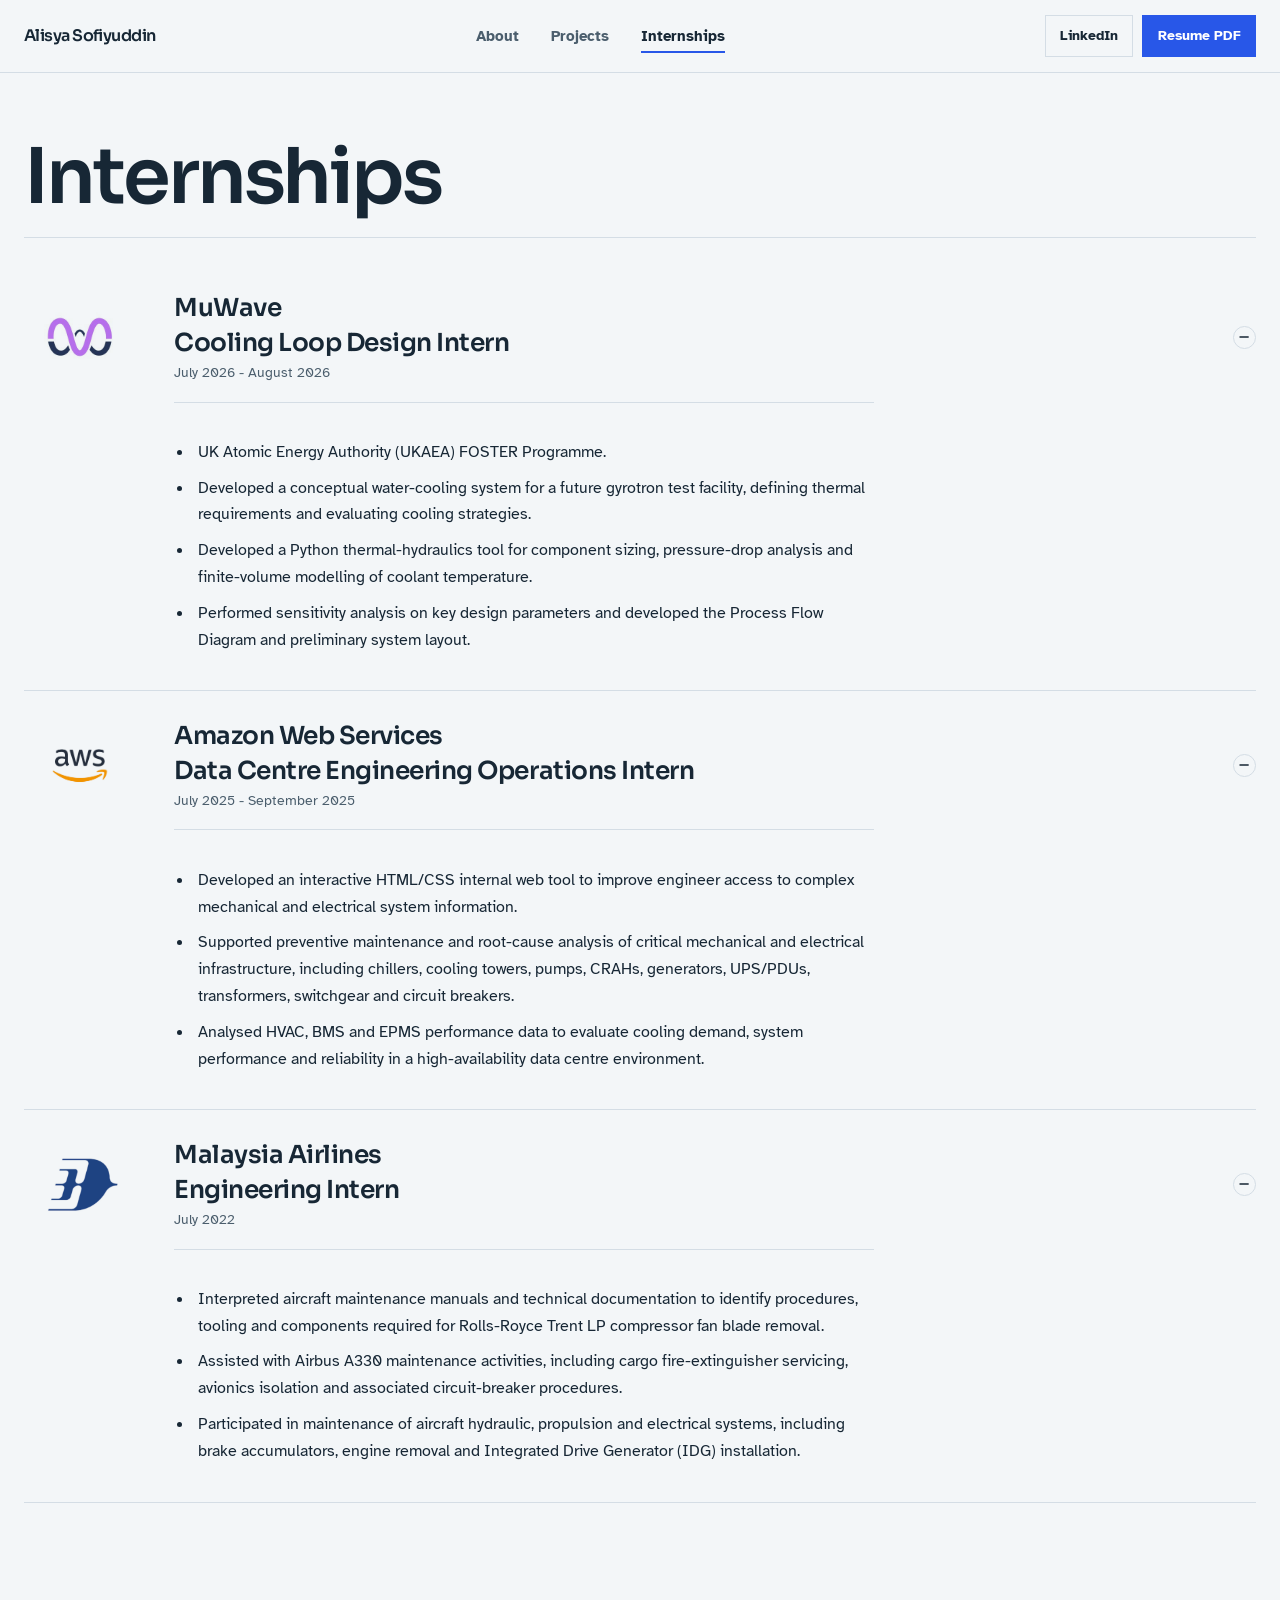
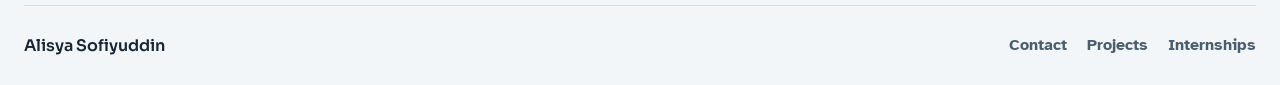
==== internships.html @ 2fb07703 "Build Alisya portfolio experience" ====
<!doctype html>
<html lang="en">
<head>
  <meta charset="utf-8">
  <meta name="viewport" content="width=device-width, initial-scale=1">
  <meta name="theme-color" content="#f3f6f8">
  <meta name="description" content="Engineering internship experience of Alisya Sofiyuddin.">
  <title>Internships | Alisya Sofiyuddin</title>
  <link rel="preload" href="./assets/fonts/sora-latin.woff2" as="font" type="font/woff2" crossorigin>
  <link rel="preload" href="./assets/fonts/atkinson-hyperlegible-regular.ttf" as="font" type="font/ttf" crossorigin>
  <link rel="stylesheet" href="./styles.css">
  <script src="./assets/main.js" defer></script>
</head>
<body>
  <a class="skip-link" href="#main">Skip to content</a>
  <header class="site-header">
    <div class="header-inner">
      <a class="wordmark" href="./index.html#about">Alisya Sofiyuddin</a>
      <nav class="site-nav" aria-label="Main navigation">
        <a href="./index.html#about">About</a>
        <a href="./projects.html">Projects</a>
        <a href="./internships.html" aria-current="page">Internships</a>
      </nav>
      <div class="header-actions">
        <a class="action action-contact" href="https://www.linkedin.com/in/nawal-alisya-mohd-sofiyuddin-039b1524b" target="_blank" rel="noopener noreferrer">LinkedIn</a>
        <a class="action action-resume" href="./assets/Alisya-Sofiyuddin-CV.pdf" target="_blank" rel="noopener">Resume PDF</a>
      </div>
    </div>
  </header>
  <main id="main" class="route-page internships-page">
  <section class="page-section internships-section" id="internships" aria-labelledby="internships-title">
      <div class="section-heading route-heading"><h1 id="internships-title">Internships</h1></div>
      <div class="internship-panels">
        <details open class="internship-panel line-panel">
          <summary>
            <img class="company-logo" src="./assets/images/591247_183f3a0985d549e3ad4fc77d37db6260~mv2.jpg" alt="">
            <span class="summary-copy"><span class="company-name">MuWave</span><span class="project-title">Cooling Loop Design Intern</span><span class="project-meta">July 2026 - August 2026</span></span>
            <span class="disclosure-mark" aria-hidden="true"></span>
          </summary>
          <article class="internship-copy readable-copy">
            <ul>
              <li>UK Atomic Energy Authority (UKAEA) FOSTER Programme.</li>
              <li>Developed a conceptual water-cooling system for a future gyrotron test facility, defining thermal requirements and evaluating cooling strategies.</li>
              <li>Developed a Python thermal-hydraulics tool for component sizing, pressure-drop analysis and finite-volume modelling of coolant temperature.</li>
              <li>Performed sensitivity analysis on key design parameters and developed the Process Flow Diagram and preliminary system layout.</li>
            </ul>
          </article>
        </details>
        <details open class="internship-panel line-panel">
          <summary>
            <img class="company-logo" src="./assets/images/591247_28d4f4b04df24023a68ddc1ecde698c2~mv2.jpg" alt="">
            <span class="summary-copy"><span class="company-name">Amazon Web Services</span><span class="project-title">Data Centre Engineering Operations Intern</span><span class="project-meta">July 2025 - September 2025</span></span>
            <span class="disclosure-mark" aria-hidden="true"></span>
          </summary>
          <article class="internship-copy readable-copy">
            <ul>
              <li>Developed an interactive HTML/CSS internal web tool to improve engineer access to complex mechanical and electrical system information.</li>
              <li>Supported preventive maintenance and root-cause analysis of critical mechanical and electrical infrastructure, including chillers, cooling towers, pumps, CRAHs, generators, UPS/PDUs, transformers, switchgear and circuit breakers.</li>
              <li>Analysed HVAC, BMS and EPMS performance data to evaluate cooling demand, system performance and reliability in a high-availability data centre environment.</li>
            </ul>
          </article>
        </details>
        <details open class="internship-panel line-panel">
          <summary>
            <img class="company-logo" src="./assets/images/591247_fd7a13c50ccc4726aa2e22025453334a~mv2.jpg" alt="">
            <span class="summary-copy"><span class="company-name">Malaysia Airlines</span><span class="project-title">Engineering Intern</span><span class="project-meta">July 2022</span></span>
            <span class="disclosure-mark" aria-hidden="true"></span>
          </summary>
          <article class="internship-copy readable-copy">
            <ul>
              <li>Interpreted aircraft maintenance manuals and technical documentation to identify procedures, tooling and components required for Rolls-Royce Trent LP compressor fan blade removal.</li>
              <li>Assisted with Airbus A330 maintenance activities, including cargo fire-extinguisher servicing, avionics isolation and associated circuit-breaker procedures.</li>
              <li>Participated in maintenance of aircraft hydraulic, propulsion and electrical systems, including brake accumulators, engine removal and Integrated Drive Generator (IDG) installation.</li>
            </ul>
          </article>
        </details>
      </div>
    </section>
</main>
  <footer class="page-footer">
  <a class="footer-name" href="./index.html#about">Alisya Sofiyuddin</a>
  <nav aria-label="Footer navigation">
    <a href="./index.html#contact">Contact</a>
    <a href="./projects.html">Projects</a>
    <a href="./internships.html">Internships</a>
  </nav>
</footer>
</body>
</html>
---- styles.css ----
@font-face {
  font-family: "Sora";
  src: url("./assets/fonts/sora-latin.woff2") format("woff2");
  font-style: normal;
  font-weight: 400 700;
  font-display: swap;
}

@font-face {
  font-family: "Atkinson Hyperlegible";
  src: url("./assets/fonts/atkinson-hyperlegible-regular.ttf") format("truetype");
  font-style: normal;
  font-weight: 400;
  font-display: swap;
}

@font-face {
  font-family: "Atkinson Hyperlegible";
  src: url("./assets/fonts/atkinson-hyperlegible-bold.ttf") format("truetype");
  font-style: normal;
  font-weight: 700;
  font-display: swap;
}

:root {
  color-scheme: light;
  --canvas: #f3f6f8;
  --surface: #fff;
  --ink: #172735;
  --muted: #4b5e6d;
  --rule: #d4dde5;
  --blue: #2857e8;
  --blue-soft: #e3ebf8;
  --display: "Sora", sans-serif;
  --body: "Atkinson Hyperlegible", sans-serif;
  background: var(--canvas);
  color: var(--ink);
  font-family: var(--body);
  font-size: 1rem;
  font-synthesis: none;
  text-rendering: optimizeLegibility;
  scrollbar-color: var(--blue) var(--canvas);
  scrollbar-width: thin;
}

* { box-sizing: border-box; }

html { scroll-padding-top: 6.5rem; }

body {
  min-width: 320px;
  margin: 0;
  background: var(--canvas);
  color: var(--ink);
  line-height: 1.6;
  caret-color: var(--blue);
}

::selection { background: var(--blue); color: #fff; }

img { display: block; max-width: 100%; }

figure,
h1,
h2,
h3,
h4,
h5,
p { margin-top: 0; }

a { color: inherit; text-underline-offset: 0.2em; }
a:hover { color: var(--blue); }

a:focus-visible,
summary:focus-visible {
  outline: 3px solid var(--blue);
  outline-offset: 4px;
}

.skip-link {
  position: fixed;
  z-index: 20;
  top: 0.5rem;
  left: 0.5rem;
  padding: 0.7rem 1rem;
  transform: translateY(-160%);
  background: var(--surface);
  color: var(--ink);
  font-weight: 700;
}

.skip-link:focus { transform: translateY(0); }

.site-header {
  position: sticky;
  z-index: 10;
  top: 0;
  border-bottom: 1px solid var(--rule);
  background: var(--canvas);
}

.header-inner {
  display: grid;
  grid-template-columns: auto 1fr auto;
  width: min(100% - 3rem, 1280px);
  min-height: 4.5rem;
  align-items: center;
  gap: clamp(1rem, 2.6vw, 2.5rem);
  margin-inline: auto;
}

.wordmark {
  color: var(--ink);
  font-family: var(--display);
  font-size: 1rem;
  font-weight: 600;
  letter-spacing: -0.035em;
  text-decoration: none;
  white-space: nowrap;
}

.site-nav,
.header-actions {
  display: flex;
  align-items: center;
}

.site-nav {
  justify-content: center;
  gap: clamp(1rem, 2.5vw, 2.25rem);
}

.site-nav a {
  position: relative;
  padding-block: 0.6rem;
  color: var(--muted);
  font-size: 0.94rem;
  font-weight: 700;
  text-decoration: none;
  transition: color 150ms ease;
}

.site-nav a:hover,
.site-nav a[aria-current="page"] { color: var(--ink); }

.site-nav a[aria-current="page"]::after {
  position: absolute;
  right: 0;
  bottom: 0.28rem;
  left: 0;
  height: 2px;
  background: var(--blue);
  content: "";
}

.header-actions { gap: 0.55rem; }

.action {
  display: inline-flex;
  min-height: 2.65rem;
  align-items: center;
  justify-content: center;
  border: 1px solid transparent;
  padding: 0.55rem 0.9rem;
  font-size: 0.9rem;
  font-weight: 700;
  line-height: 1.2;
  text-decoration: none;
  transition: background-color 150ms ease, color 150ms ease, border-color 150ms ease;
}

.action-resume {
  background: var(--blue);
  color: #fff;
}

.action-contact {
  border-color: var(--rule);
  background: transparent;
  color: var(--ink);
}

.action-resume:hover { background: var(--ink); color: #fff; }
.action-contact:hover { border-color: var(--ink); background: var(--ink); color: #fff; }

.home-page,
.route-page {
  width: min(100% - 3rem, 1280px);
  margin-inline: auto;
}

.home-hero {
  display: grid;
  grid-template-columns: minmax(0, 1.08fr) minmax(19rem, 0.92fr);
  align-items: center;
  gap: clamp(2.5rem, 7vw, 7rem);
  padding-block: clamp(3rem, 7vw, 6.5rem) clamp(3.5rem, 7vw, 6rem);
}

.hero-copy { min-width: 0; }

.hero-introduction h1,
.route-heading h1 {
  margin-bottom: 1rem;
  font-family: var(--display);
  font-size: clamp(3.2rem, 7vw, 6rem);
  font-weight: 600;
  letter-spacing: -0.04em;
  line-height: 0.98;
  text-wrap: balance;
}

.hero-introduction h1 span { display: block; color: var(--blue); }

.degree {
  max-width: 50ch;
  margin-bottom: 1.8rem;
  font-family: var(--display);
  font-size: clamp(1.08rem, 1.5vw, 1.28rem);
  font-weight: 500;
  line-height: 1.5;
}

.readable-copy {
  max-width: 70ch;
  font-size: 1.04rem;
  line-height: 1.72;
}

.readable-copy p { margin-bottom: 1.05em; }
.readable-copy p:last-child { margin-bottom: 0; }

.hero-paths {
  margin-top: 2.2rem;
  border-top: 1px solid var(--rule);
}

.hero-path {
  display: flex;
  min-height: 4.5rem;
  align-items: center;
  justify-content: space-between;
  gap: 1rem;
  border-bottom: 1px solid var(--rule);
  padding-block: 0.7rem;
  color: var(--ink);
  text-decoration: none;
}

.hero-path span { display: grid; gap: 0.1rem; }
.hero-path strong { font-family: var(--display); font-size: 1.05rem; font-weight: 600; }
.hero-path small { color: var(--muted); font-size: 0.88rem; }
.hero-path svg { width: 1.25rem; flex: 0 0 1.25rem; fill: none; stroke: currentColor; stroke-width: 1.6; transition: transform 160ms ease; }
.hero-path:hover { color: var(--blue); }
.hero-path:hover svg { transform: translateX(4px); }

.hero-portrait {
  position: relative;
  z-index: 0;
  aspect-ratio: 0.84;
  margin: 0 1rem 1rem 0;
}

.hero-portrait::before {
  position: absolute;
  z-index: -1;
  inset: -1rem -1rem 1rem 1rem;
  background: var(--blue-soft);
  content: "";
}

.hero-portrait img {
  width: 100%;
  height: 100%;
  object-fit: cover;
  object-position: center 30%;
}

.home-contact {
  display: grid;
  grid-template-columns: minmax(0, 0.8fr) minmax(0, 1.2fr);
  align-items: center;
  gap: 2rem 4rem;
  width: min(100% - 3rem, 1280px);
  margin: 0 auto 2rem;
  background: var(--ink);
  color: #f5f7fa;
  padding: clamp(1.5rem, 5vw, 4rem);
}

.footer-main { display: grid; gap: 1rem; }

.footer-main h2 {
  margin: 0;
  font-family: var(--display);
  font-size: clamp(2.4rem, 5vw, 4.2rem);
  font-weight: 600;
  letter-spacing: -0.04em;
  line-height: 1;
}

.home-contact .action-resume { justify-self: start; }

.social-links {
  display: grid;
  grid-template-columns: repeat(2, minmax(0, 1fr));
  gap: 0.8rem 1.4rem;
}

.social-links a {
  display: inline-flex;
  min-width: 0;
  min-height: 3.25rem;
  align-items: center;
  gap: 0.7rem;
  border-bottom: 1px solid rgb(255 255 255 / 30%);
  color: #fff;
  font-weight: 700;
  overflow-wrap: anywhere;
  text-decoration: none;
  transition: color 150ms ease, border-color 150ms ease;
}

.social-links a:hover { border-color: #fff; color: #a9c2ff; }
.social-links img { width: 1.5rem; height: 1.5rem; flex: 0 0 1.5rem; object-fit: contain; }

.section-heading {
  display: flex;
  align-items: end;
  justify-content: space-between;
  gap: 1rem;
  border-bottom: 1px solid var(--rule);
  padding-bottom: 1.2rem;
}

.route-heading { margin-bottom: 1.6rem; }

.route-heading h1 {
  margin: 0;
  font-size: clamp(3rem, 6vw, 5rem);
  line-height: 1.05;
}

.route-note {
  max-width: 66ch;
  margin: 0.75rem 0 0;
  color: var(--muted);
  font-size: 1rem;
}

.projects-section,
.internships-section { padding-block: clamp(2rem, 5vw, 4rem) clamp(4rem, 8vw, 7rem); }

.project-index {
  display: grid;
  grid-template-columns: repeat(12, minmax(0, 1fr));
  grid-auto-rows: minmax(8.5rem, auto);
  gap: 0.85rem;
  margin-bottom: clamp(3rem, 6vw, 5rem);
}

.index-tile {
  display: flex;
  min-width: 0;
  flex-direction: column;
  border: 1px solid var(--rule);
  background: var(--surface);
  color: var(--ink);
  text-decoration: none;
  transition: border-color 150ms ease, color 150ms ease;
}

.index-tile:hover { border-color: var(--blue); color: var(--ink); }

.index-tile img {
  width: 100%;
  min-height: 0;
  flex: 1 1 auto;
  aspect-ratio: 1.65;
  object-fit: cover;
}

.index-tile span {
  display: flex;
  min-height: 3.3rem;
  align-items: center;
  border-top: 1px solid var(--rule);
  padding: 0.65rem 0.8rem;
  font-family: var(--display);
  font-size: clamp(0.86rem, 1.12vw, 1.05rem);
  font-weight: 600;
  line-height: 1.35;
}

.index-tile:hover span { color: var(--blue); }
.index-volumetric { grid-column: span 7; grid-row: span 2; }
.index-gibbon, .index-cv { grid-column: span 5; }
.index-reactor, .index-transient, .index-pwr { grid-column: span 4; }
.index-guided { grid-column: span 4; }
.index-milling { grid-column: span 5; }
.index-conveyor { grid-column: span 3; }

.project-panels { border-top: 0;}

.project-panel {
  scroll-margin-top: 6.5rem;
  border-bottom: 1px solid var(--rule);
}

.project-panel > summary {
  display: flex;
  min-height: 5.5rem;
  align-items: center;
  justify-content: space-between;
  gap: 1.5rem;
  cursor: pointer;
  list-style: none;
  padding: 1rem 0.5rem;
}

.project-panel > summary::-webkit-details-marker,
.internship-panel > summary::-webkit-details-marker { display: none; }

.project-panel > summary:hover .project-title,
.internship-panel > summary:hover .project-title,
.internship-panel > summary:hover .company-name { color: var(--blue); }

.summary-copy { display: grid; min-width: 0; gap: 0.25rem; }

.project-title,
.company-name {
  margin: 0;
  font-family: var(--display);
  font-size: clamp(1.15rem, 2vw, 1.55rem);
  font-weight: 600;
  letter-spacing: -0.02em;
  line-height: 1.25;
  transition: color 150ms ease;
}

.project-meta { color: var(--muted); font-size: 0.9rem; line-height: 1.4; }

.disclosure-mark {
  position: relative;
  display: block;
  width: 1.45rem;
  height: 1.45rem;
  flex: 0 0 1.45rem;
  border: 1px solid var(--rule);
  border-radius: 50%;
}

.disclosure-mark::before,
.disclosure-mark::after {
  position: absolute;
  top: 50%;
  left: 50%;
  width: 0.55rem;
  height: 1px;
  background: var(--ink);
  content: "";
  transform: translate(-50%, -50%);
}

.disclosure-mark::after { transform: translate(-50%, -50%) rotate(90deg); }
details[open] > summary .disclosure-mark::after { transform: translate(-50%, -50%); }
.project-panel[open] > summary .disclosure-mark { border-color: var(--blue); background: var(--blue); }
.project-panel[open] > summary .disclosure-mark::before,
.project-panel[open] > summary .disclosure-mark::after { background: #fff; }

.project-copy.readable-copy { max-width: 56rem; margin-inline: auto; }

.project-copy {
  border-top: 1px solid var(--rule);
  padding: clamp(1.25rem, 3vw, 2.5rem) 0;
}

.project-copy p,
.project-copy ul { max-width: 70ch; }

.project-copy h3,
.project-copy h4,
.project-copy h5 {
  font-family: var(--display);
  font-weight: 600;
  letter-spacing: -0.025em;
  line-height: 1.2;
  text-wrap: balance;
}

.project-copy h3 { margin: 2rem 0 0.7rem; font-size: clamp(1.5rem, 2.8vw, 2rem); }
.project-copy h4 { margin: 1.7rem 0 0.55rem; font-size: clamp(1.15rem, 2.2vw, 1.5rem); }
.project-copy h5 { margin: 1.35rem 0 0.45rem; font-size: 1.05rem; }
.project-copy h3:first-child { margin-top: 0; }
.project-copy ul { padding-left: 1.25rem; }
.project-copy li { padding-left: 0.25rem; margin-bottom: 0.45rem; }

.project-copy > figure,
.media-grid figure {
  min-width: 0;
  margin: 1.4rem 0;
  border: 1px solid var(--rule);
  background: var(--surface);
}

.project-copy > figure {
  width: fit-content;
  max-width: min(100%, 56rem);
  margin-inline: auto;
}

.project-copy > figure img,
.media-grid img {
  width: auto;
  max-width: 100%;
  max-height: 70vh;
  height: auto;
  margin-inline: auto;
  object-fit: contain;
}

.media-grid {
  display: grid;
  grid-template-columns: repeat(2, minmax(0, 1fr));
  align-items: start;
  gap: 0.9rem;
  margin-block: 1.4rem;
}

.media-grid figure { margin: 0; }
.media-three { grid-template-columns: repeat(3, minmax(0, 1fr)); }
.guided-pages img { max-height: 12rem; object-fit: contain; }

figcaption {
  border-top: 1px solid var(--rule);
  padding: 0.6rem 0.8rem;
  color: var(--muted);
  font-size: 0.88rem;
}

.internship-panel {
  border-bottom: 1px solid var(--rule);
  padding-block: 0.6rem;
}

.internship-panel > summary {
  display: grid;
  grid-template-columns: 7rem minmax(0, 1fr) auto;
  align-items: center;
  gap: clamp(1rem, 3vw, 2.5rem);
  cursor: pointer;
  list-style: none;
  padding-block: 1.2rem;
}

.company-logo {
  width: 6rem;
  max-height: 4.5rem;
  justify-self: center;
  object-fit: contain;
  mix-blend-mode: multiply;
}

.internship-copy {
  border-top: 1px solid var(--rule);
  margin-left: calc(7rem + clamp(1rem, 3vw, 2.5rem));
  padding: 1.25rem 0 1.7rem;
  font-size: 1.02rem;
  line-height: 1.65;
}

.internship-copy ul { max-width: 75ch; margin-bottom: 0; padding-left: 1.25rem; }
.internship-copy li { margin-bottom: 0.55rem; padding-left: 0.25rem; }
.internship-copy li:last-child { margin-bottom: 0; }

.page-footer {
  display: flex;
  width: min(100% - 3rem, 1280px);
  min-height: 5rem;
  align-items: center;
  justify-content: space-between;
  gap: 1rem;
  margin-inline: auto;
  border-top: 1px solid var(--rule);
  color: var(--muted);
}

.page-footer a { color: inherit; text-decoration: none; }
.page-footer a:hover { color: var(--blue); }
.footer-name { color: var(--ink) !important; font-family: var(--display); font-weight: 600; }
.page-footer nav { display: flex; flex-wrap: wrap; gap: 1.25rem; font-weight: 700; }

@keyframes hero-arrive {
  from { transform: translateY(1rem); }
  to { transform: translateY(0); }
}

@media (prefers-reduced-motion: no-preference) {
  .hero-copy { animation: hero-arrive 520ms cubic-bezier(0.16, 1, 0.3, 1) both; }
  .hero-portrait { animation: hero-arrive 620ms cubic-bezier(0.16, 1, 0.3, 1) 70ms both; }
}

@media (max-width: 900px) {
  .header-inner { grid-template-columns: auto 1fr auto; width: min(100% - 2rem, 1280px); gap: 1rem; }
  .site-nav { gap: 1.1rem; }
  .home-page, .route-page, .home-contact, .page-footer { width: min(100% - 2rem, 1280px); }
  .home-hero { grid-template-columns: minmax(0, 1.05fr) minmax(16rem, 0.95fr); gap: 2.5rem; }
  .index-volumetric { grid-column: span 7; }
  .index-gibbon, .index-cv { grid-column: span 5; }
}

@media (max-width: 700px) {
  html { scroll-padding-top: 7.5rem; }
  .header-inner {
    grid-template-columns: 1fr auto;
    width: min(100% - 1.5rem, 1280px);
    gap: 0.35rem 0.75rem;
    padding-block: 0.55rem 0.25rem;
  }
  .wordmark { font-size: 0.92rem; }
  .site-nav { grid-column: 1 / -1; grid-row: 2; justify-content: space-between; gap: 0.7rem; }
  .site-nav a { padding-block: 0.45rem 0.6rem; font-size: 0.86rem; }
  .header-actions { grid-column: 2; grid-row: 1; gap: 0.35rem; }
  .action { min-height: 2.35rem; padding: 0.42rem 0.62rem; font-size: 0.78rem; }
  .home-page, .route-page, .home-contact, .page-footer { width: min(100% - 1.5rem, 1280px); }
  .home-hero { grid-template-columns: 1fr; gap: 2rem; padding-block: 2.5rem 3.5rem; }
  .hero-copy { order: 1; }
  .hero-portrait { width: min(100%, 30rem); aspect-ratio: 1.15; order: 2; margin-right: 0.7rem; }
  .hero-portrait::before { inset: -0.7rem -0.7rem 0.7rem 0.7rem; }
  .hero-portrait img { object-position: center 28%; }
  .hero-introduction h1 { font-size: clamp(3.2rem, 12vw, 5.5rem); }
  .home-contact { grid-template-columns: 1fr; gap: 1.7rem; padding: 1.5rem; }
  .footer-main { grid-template-columns: 1fr auto; align-items: center; }
  .footer-main h2 { font-size: clamp(2.4rem, 9vw, 3.5rem); }
  .social-links { grid-template-columns: 1fr; gap: 0.2rem; }
  .projects-section, .internships-section { padding-block: 2.5rem 4rem; }
  .project-index { grid-template-columns: repeat(2, minmax(0, 1fr)); grid-auto-rows: minmax(8.5rem, auto); gap: 0.65rem; }
  .index-volumetric { grid-column: 1 / -1; grid-row: auto; }
  .index-gibbon, .index-cv, .index-reactor, .index-transient, .index-pwr, .index-guided, .index-milling, .index-conveyor { grid-column: auto; grid-row: auto; }
  .project-panel, .internship-panel { scroll-margin-top: 7.5rem; }
  .internship-panel > summary { grid-template-columns: 4.25rem minmax(0, 1fr) auto; gap: 0.9rem; }
  .company-logo { width: 3.8rem; max-height: 3.7rem; }
  .internship-copy { margin-left: 5.15rem; }
  .page-footer { min-height: 4.5rem; }
}

@media (max-width: 460px) {
  .header-inner { width: calc(100% - 1.25rem); }
  .wordmark { font-size: 0.78rem; }
  .header-actions { gap: 0.25rem; }
  .action { min-height: 2.2rem; padding-inline: 0.45rem; font-size: 0.72rem; }
  .site-nav { gap: 0.4rem; }
  .site-nav a { font-size: 0.8rem; }
  .home-page, .route-page, .home-contact, .page-footer { width: calc(100% - 1.25rem); }
  .degree { font-size: 1.03rem; }
  .readable-copy { font-size: 1rem; }
  .hero-paths { margin-top: 1.7rem; }
  .hero-portrait { aspect-ratio: 1.05; }
  .footer-main { grid-template-columns: 1fr; }
  .home-contact .action-resume { justify-self: start; }
  .project-index { grid-template-columns: 1fr; grid-auto-rows: auto; }
  .index-volumetric, .index-gibbon, .index-cv, .index-reactor, .index-transient, .index-pwr, .index-guided, .index-milling, .index-conveyor { grid-column: 1; grid-row: auto; }
  .index-tile { min-height: 6.5rem; flex-direction: row; }
  .index-tile img { width: 6.2rem; height: 6.5rem; flex: 0 0 6.2rem; aspect-ratio: auto; object-fit: cover; }
  .index-tile span { min-height: 0; flex: 1; border-top: 0; border-left: 1px solid var(--rule); font-size: 0.9rem; }
  .media-grid, .media-three { grid-template-columns: 1fr; }
  .guided-pages img { max-height: 22rem; object-fit: contain; }
  .internship-panel > summary { grid-template-columns: 3.4rem minmax(0, 1fr) auto; gap: 0.65rem; }
  .company-logo { width: 3rem; max-height: 3rem; }
  .internship-copy { margin-left: 4.05rem; }
  .company-name, .project-title { font-size: 1.05rem; }
  .project-meta { font-size: 0.82rem; }
  .page-footer { align-items: flex-start; flex-direction: column; padding-block: 1rem; }
}

@media (prefers-reduced-motion: reduce) {
  html { scroll-behavior: auto; }
  *, *::before, *::after { animation-duration: 0.01ms !important; transition-duration: 0.01ms !important; }
}
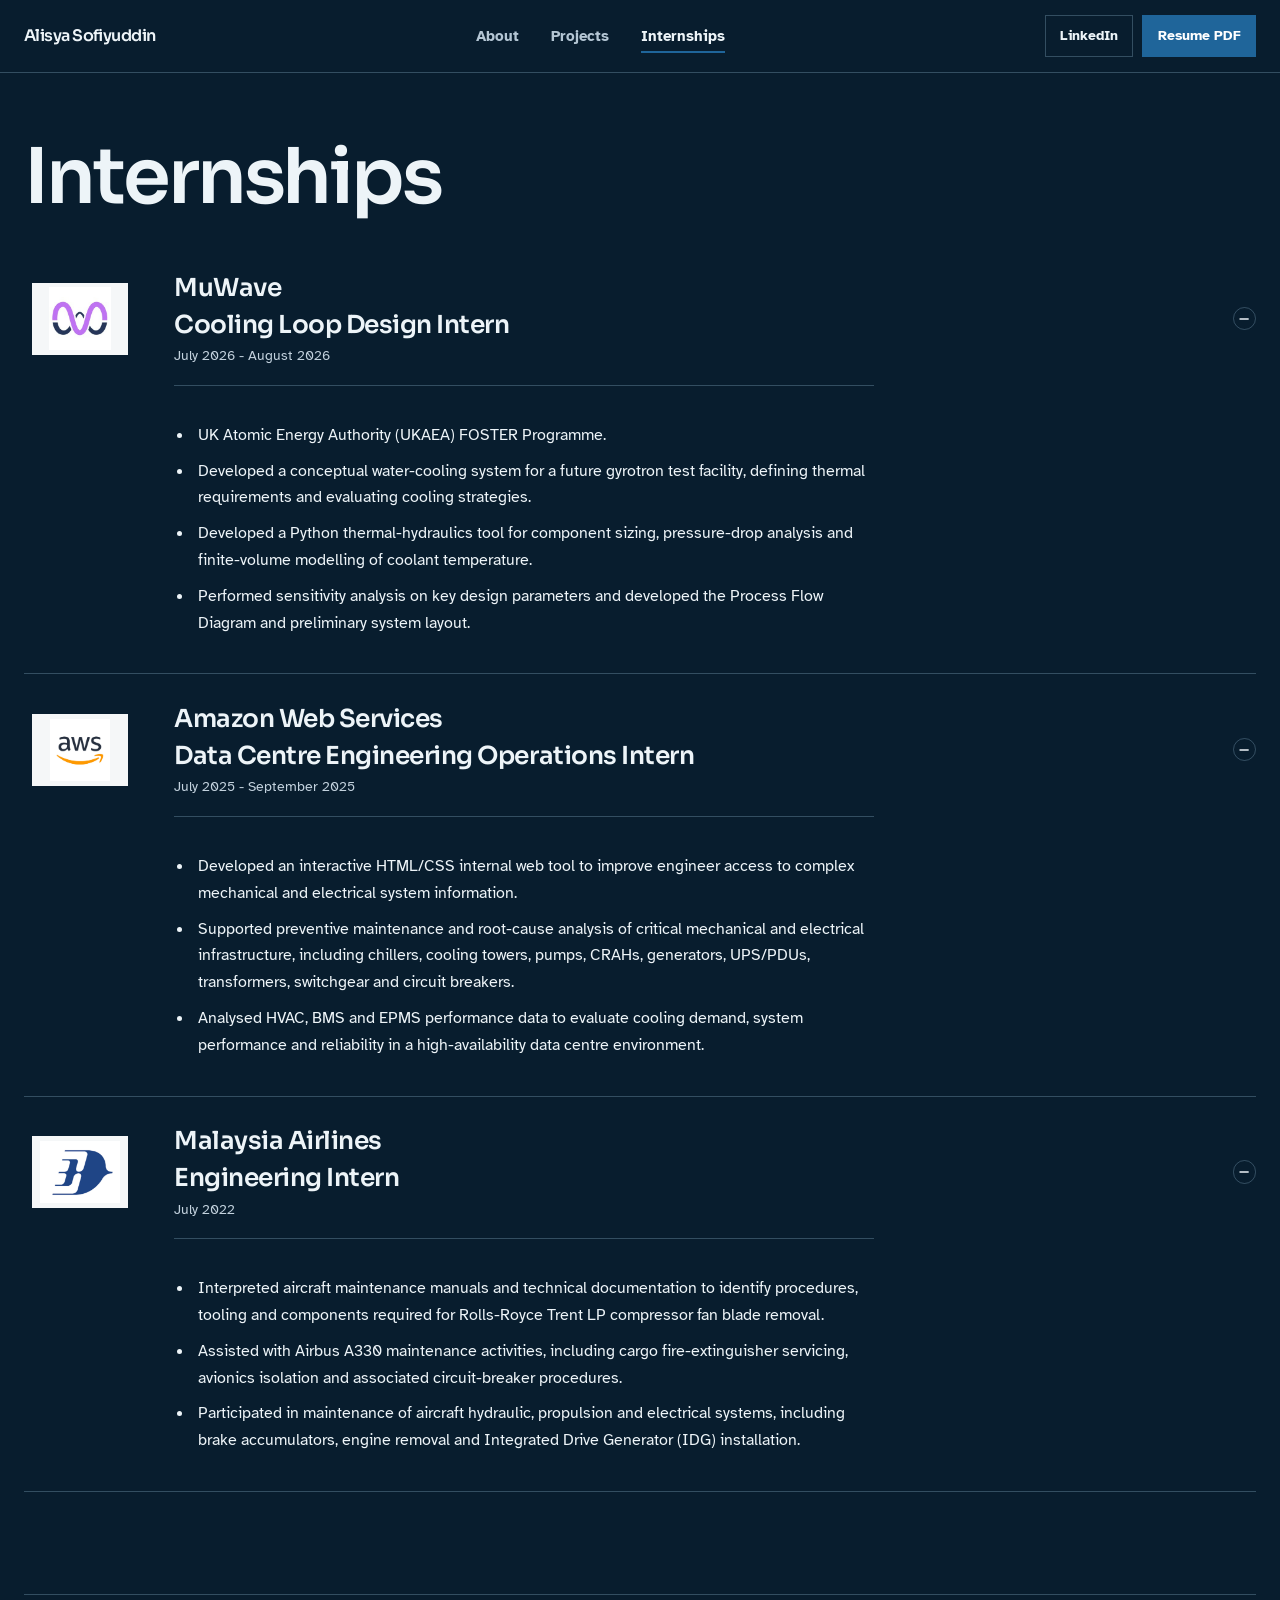
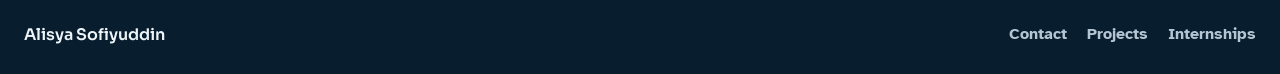
==== commit 8164a1a5: "Build blueprint project board with zoom details" ====
--- a/internships.html
+++ b/internships.html
@@ -3,7 +3,7 @@
 <head>
   <meta charset="utf-8">
   <meta name="viewport" content="width=device-width, initial-scale=1">
-  <meta name="theme-color" content="#f3f6f8">
+  <meta name="theme-color" content="#081d2e">
   <meta name="description" content="Engineering internship experience of Alisya Sofiyuddin.">
   <title>Internships | Alisya Sofiyuddin</title>
   <link rel="preload" href="./assets/fonts/sora-latin.woff2" as="font" type="font/woff2" crossorigin>
--- a/styles.css
+++ b/styles.css
@@ -677,3 +677,237 @@
   html { scroll-behavior: auto; }
   *, *::before, *::after { animation-duration: 0.01ms !important; transition-duration: 0.01ms !important; }
 }
+
+/* Blueprint styling is confined to the Projects work surface. */
+:root {
+  color-scheme: dark;
+  --canvas: #081d2e;
+  --surface: #102c42;
+  --ink: #edf4f8;
+  --muted: #b4c6d4;
+  --rule: rgb(143 181 204 / 32%);
+  --blue: #1f659a;
+  --blue-soft: #103655;
+}
+.site-header { background: var(--canvas); }
+a:focus-visible, summary:focus-visible { outline-color: #8dbaff; }
+.home-hero, .route-heading, .home-contact { background-image: none; }
+.home-hero { background-color: transparent; }
+.hero-portrait::before { background: var(--blue-soft); }
+.hero-introduction h1 span { color: #8dbaff; }
+.hero-path { color: var(--ink); }
+.hero-path small, .route-note { color: var(--muted); }
+.hero-path:hover { color: #8dbaff; }
+.route-heading { border: 0; padding: 0; }
+.home-contact { border: 1px solid var(--rule); background-color: #0c2a41; color: var(--ink); }
+.internship-panel { border-left: 0; padding-left: 0; }
+.company-logo { background: #f5f7f8; padding: 0.3rem; mix-blend-mode: normal; }
+
+.projects-page {
+  display: flex;
+  height: calc(100svh - 9.6rem);
+  flex-direction: column;
+}
+.projects-section {
+  display: grid;
+  flex: 1;
+  min-height: 0;
+  grid-template-columns: minmax(0, 1fr);
+  grid-template-rows: auto minmax(0, 1fr);
+  align-items: stretch;
+  gap: 0.55rem;
+  padding-block: 0.55rem 0.7rem;
+}
+.projects-section > .route-heading {
+  grid-column: 1;
+  display: flex;
+  align-items: end;
+  flex-wrap: nowrap;
+  justify-content: space-between;
+  gap: 1rem;
+  margin: 0;
+  padding: 0.15rem 0.1rem 0.35rem;
+}
+.projects-page .route-heading h1 {
+  margin: 0;
+  font-size: clamp(1.8rem, 2.5vw, 2.15rem);
+  line-height: 1;
+}
+.projects-page .route-note { margin: 0 0 0.1rem; font-size: 0.88rem; }
+.project-index {
+  position: static;
+  display: grid;
+  min-height: 0;
+  grid-template-columns: repeat(3, minmax(0, 1fr));
+  grid-template-rows: repeat(3, minmax(0, 1fr));
+  gap: 0;
+  margin: 0;
+  border: 1px solid var(--rule);
+  background-color: #0a2236;
+  background-image: linear-gradient(rgb(114 175 214 / 5%) 1px, transparent 1px), linear-gradient(90deg, rgb(114 175 214 / 5%) 1px, transparent 1px);
+  background-size: 24px 24px;
+  padding: 0;
+}
+.projects-page .project-index .index-tile {
+  display: grid;
+  min-width: 0;
+  min-height: 0;
+  grid-column: auto;
+  grid-row: auto;
+  grid-template-columns: minmax(0, 1fr);
+  grid-template-rows: minmax(0, 1fr) auto;
+  border: 0;
+  border-right: 1px solid var(--rule);
+  border-bottom: 1px solid var(--rule);
+  background: transparent;
+  color: var(--ink);
+  text-decoration: none;
+}
+.projects-page .project-index .index-tile:nth-child(3n) { border-right: 0; }
+.projects-page .project-index .index-tile:nth-last-child(-n+3) { border-bottom: 0; }
+.projects-page .project-index .index-tile img {
+  display: block;
+  width: 100%;
+  height: 100%;
+  min-height: 0;
+  max-width: none;
+  max-height: none;
+  grid-column: 1;
+  grid-row: 1;
+  aspect-ratio: auto;
+  object-fit: contain;
+  filter: url(#blueprint-edges);
+  padding: 0.5rem clamp(0.7rem, 2vw, 1.5rem) 0.15rem;
+  transition: transform 220ms ease;
+}
+.projects-page .project-index .index-tile span {
+  display: block;
+  min-width: 0;
+  min-height: 2.7rem;
+  grid-column: 1;
+  grid-row: 2;
+  border: 0;
+  padding: 0.35rem 0.55rem 0.55rem;
+  color: var(--ink);
+  font-family: var(--display);
+  font-size: clamp(0.82rem, 1vw, 1rem);
+  line-height: 1.2;
+  text-align: center;
+}
+.projects-page .project-index .index-tile:hover img { transform: scale(1.025); }
+.projects-page .project-index .index-tile:hover span { color: #a9ceff; }
+.projects-page .project-index .index-tile:focus-visible { position: relative; z-index: 1; outline-offset: -4px; }
+.project-panels {
+  display: none;
+  min-width: 0;
+  grid-column: 1;
+  grid-row: 2;
+  border: 1px solid var(--rule);
+  background-color: #0a2236;
+  background-image: linear-gradient(rgb(114 175 214 / 5%) 1px, transparent 1px), linear-gradient(90deg, rgb(114 175 214 / 5%) 1px, transparent 1px);
+  background-size: 24px 24px;
+  padding: clamp(0.7rem, 1.8vw, 1.4rem);
+}
+.projects-section.is-reading .project-index { display: none; }
+.projects-section.is-reading .project-panels { display: block; }
+.projects-section.is-reading .project-panel:not([open]) { display: none; }
+.projects-section.is-reading { flex: none; grid-template-rows: auto auto; padding-bottom: 2rem; }
+.projects-page.is-reading { height: auto; min-height: calc(100svh - 9.5rem); }
+.project-back {
+  position: sticky;
+  top: 5.3rem;
+  z-index: 2;
+  display: inline-flex;
+  min-height: 2.5rem;
+  align-items: center;
+  margin-bottom: 0.8rem;
+  border: 1px solid var(--rule);
+  background: #0a2236;
+  color: var(--ink);
+  padding: 0.4rem 0.8rem;
+  text-decoration: none;
+}
+.project-back:hover { border-color: #8dbaff; color: #fff; }
+.project-panel { margin-bottom: 1rem; border: 1px solid var(--rule); background: rgb(16 44 66 / 82%); }
+.project-panel[open] { border-color: #66a9f2; }
+.project-panel > summary {
+  display: grid;
+  min-height: 9rem;
+  grid-template-columns: minmax(10rem, 0.34fr) minmax(0, 1fr) auto;
+  align-items: center;
+  gap: clamp(0.8rem, 2vw, 1.5rem);
+  padding: clamp(0.75rem, 2vw, 1.4rem);
+}
+.project-focus-image { width: 100%; height: clamp(9rem, 18vw, 15rem); object-fit: contain; }
+.summary-copy { gap: 0.35rem; }
+.project-panel[open] > summary { background: #123652; }
+.project-panel > summary:hover .project-title { color: #a9ceff; }
+.project-title { color: var(--ink); }
+.project-meta { color: #c3d2de; }
+.project-copy {
+  --muted: #4b5e6d;
+  max-width: none;
+  border-top: 1px solid var(--rule);
+  background: #f1f5f7;
+  color: #172735;
+  padding: clamp(1.2rem, 3vw, 2.4rem);
+}
+.project-copy.readable-copy { max-width: none; }
+.project-copy > figure, .media-grid figure { background: #fff; }
+.project-copy > figure, .project-copy p, .project-copy ul { max-width: min(100%, 70ch); }
+.project-copy > figure { max-width: min(100%, 56rem); }
+.project-copy > figure img, .media-grid img { max-width: 100%; }
+.project-copy h3, .project-copy h4, .project-copy h5 { color: #172735; }
+.project-copy figure img, .media-grid img { height: auto; }
+.page-footer { min-height: 5rem; }
+
+@keyframes reveal-project-copy {
+  from { opacity: 0; transform: translateY(0.6rem); }
+  to { opacity: 1; transform: translateY(0); }
+}
+.projects-page.is-opening .project-copy { animation: reveal-project-copy 320ms 180ms both; }
+::view-transition-group(project-art) {
+  animation-duration: 560ms;
+  animation-timing-function: cubic-bezier(0.16, 1, 0.3, 1);
+}
+
+@media (max-width: 900px) {
+  .projects-page { height: auto; min-height: calc(100svh - 9.5rem); }
+  .projects-section { display: block; min-height: 0; padding-block: 2rem 2.5rem; }
+  .projects-section > .route-heading { margin-bottom: 0.8rem; }
+  .project-index {
+    grid-template-columns: repeat(2, minmax(0, 1fr));
+    grid-template-rows: none;
+    grid-auto-rows: 14rem;
+  }
+  .projects-page .project-index .index-tile:nth-child(3n) { border-right: 1px solid var(--rule); }
+  .projects-page .project-index .index-tile:nth-child(2n) { border-right: 0; }
+  .projects-page .project-index .index-tile:nth-last-child(-n+3) { border-bottom: 1px solid var(--rule); }
+  .projects-page .project-index .index-tile:last-child { grid-column: 1 / -1; border: 0; }
+  .projects-page .project-index .index-tile span { font-size: 0.9rem; }
+  .projects-section.is-reading { padding-bottom: 2.5rem; }
+  .projects-page .route-heading h1 { font-size: 1.8rem; }
+}
+@media (max-width: 700px) {
+  .projects-page, .projects-page.is-reading { min-height: 0; }
+  .projects-section > .route-heading { align-items: start; flex-direction: column; gap: 0.3rem; }
+  .projects-page .project-index .index-tile img { padding-inline: 0.55rem; }
+  .project-panels { padding: 0.55rem; }
+  .project-panel > summary { grid-template-columns: minmax(6rem, 0.38fr) minmax(0, 1fr) auto; gap: 0.65rem; padding: 0.7rem; }
+  .project-focus-image { height: 10rem; }
+  .project-copy { padding: 1rem; }
+  .project-back { top: 5rem; }
+  .page-footer { align-items: flex-start; flex-direction: column; padding-block: 1rem; }
+}
+@media (max-width: 460px) {
+  .hero-portrait::before { right: 0; }
+  .projects-section { padding-block: 1.5rem 2rem; }
+  .projects-page .project-index .index-tile { min-height: 9rem; }
+  .projects-page .project-index .index-tile span { min-height: 3.2rem; padding-inline: 0.35rem; font-size: 0.82rem; }
+  .project-panel > summary { grid-template-columns: minmax(0, 1fr) auto; }
+  .project-focus-image { height: clamp(9rem, 54vw, 13rem); grid-column: 1 / -1; grid-row: 1; }
+  .project-panel > summary .summary-copy { grid-column: 1; grid-row: 2; }
+  .project-panel > summary .disclosure-mark { grid-column: 2; grid-row: 2; }
+  .project-panels { border: 0; background: transparent; padding: 0; }
+  .project-copy { padding: 1rem; }
+}
